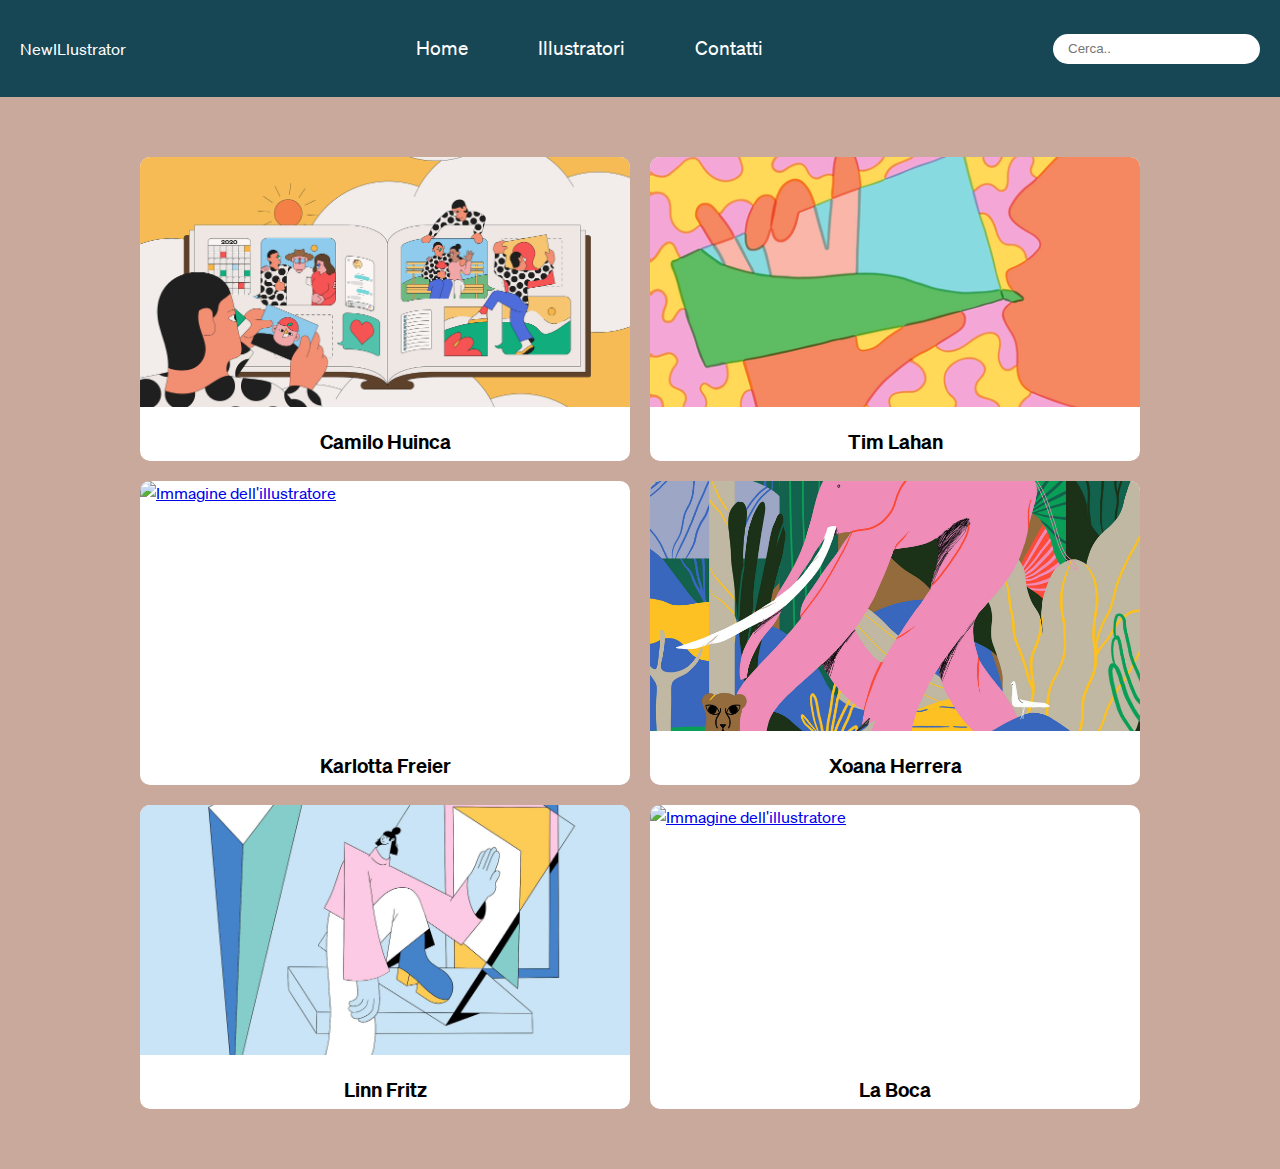
==== index.html @ 2793c8fe "index css font imm" ====
<!DOCTYPE html>
<html>
<head>
    <meta charset="UTF-8">
    <meta http-equiv="X-UA-Compatible" content="IE=edge">
    <meta name="viewport" content="width=device-width, initial-scale=1.0">
    <title>NewILlustrator</title>
    <link rel="stylesheet" href="css/stile.css">
</head>
<body>
    <header>
        <p><a href="index.html">NewILlustrator</a></p>
        <nav>
            <ul>
                <li><a href="index.html">Home</a></li>
                <li><a href=>Illustratori</a>
                <ul>
                    <li><a href="Camilo Huinca.html">Camilo Huinca</a></li>
                    <li><a href="index.html">Tim Lahan</a></li>
                    <li><a href="index.html">Karlotta Freier</a></li>
                    <li><a href="index.html">Xoana Herrera</a></li>
                    <li><a href="index.html">Linn Fritz</a></li>
                    <li><a href="index.html">La Boca</a></li>
                    </ul>
                </li>
                <li><a href="*">Contatti</a>
                <ul>
                    <li><a href="#">Chi Siamo </a></li>
                    <li><a href="https://www.instagram.com/abacatania/">Instagram</a></li>
                    <li><a href="https://www.facebook.com/abacatania">Facebook</a></li>  
                </ul>
                </li>
            </ul>  
        </nav>
        <body class="bg-primary">
        <div class="search-box">
            <input type="text" class="search" placeholder="Cerca..">
         </div>
        </body>
    </header>

    <main>
        <section class="grid">
            <div class="card">
                <a href="Camilo Huinca.html"><img src="immagini/Camilo Hunica/AP_Camilo_Huinca_social-well_2x.png" alt="Immagine dell'illustratore"></a>
                <h1>Camilo Huinca</h1>
            </div>
            <div class="card">
                <a href="x"><img src="immagini/Tim Lahan/wellness-05.png" alt="Immagine dell'illustratore"></a>
                <h1>Tim Lahan</h1>
            </div>
            <div class="card">
                <a href="x"><img src="immagini/Karlotta Freier/AP_Karlotta_Freier_dogtown_2x.png" alt="Immagine dell'illustratore"></a>
                <h1>Karlotta Freier </h1>
            </div>
             <div class="card">
                <a href="x"><img src="immagini/Xoana Herrera/AP_Xoana_Herrera_Elefante_2x-1-scaled.png" alt="Immagine dell'illustratore"></a>
                <h1>Xoana Herrera</h1>
            </div>
            <div class="card">
                <a href="illustratore-2.html"><img src="immagini/Linn Fritz/AP_Linn_Fritz_Blue01_2x.png" alt="Immagine dell'illustratore"></a>
                <h1>Linn Fritz</h1>
            </div>
            <div class="card">
                <a href="illustratore-2.html"><img src="immagini/La Boca/AP_La_Boca_DNA_main_2x.png" alt="Immagine dell'illustratore"></a>
                <h1>La Boca</h1>
            </div>
        </section>
    </main>  
</body>
</html>
---- css/stile.css ----
@import url(font.css); 

body {
    margin: 0 0;
    background: #C9A99C;
    font-family: "Font", -apple-system, BlinkMacSystemFont, "Segoe UI", Roboto, Helvetica, Arial, sans-serif;
}

img {
    max-width: 100%; 
    display: block; 
}

main {
    max-width: 1000px;
    margin: auto; 
    padding: 20px;
}

header {
    background-color: #174655;
    text-decoration: none;
    color: #222;
}
header a {
    text-decoration: none;
    color: #ffffff;
}


header a:hover {
    color: #f00;
    text-decoration: underline;
}

header a.attivo {
    font-weight: bold;
}

header { 
    display: flex;/* Mettere al centro */
    justify-content: space-between;
    align-items: center;
    padding: 20px;
}




nav ul {
    margin:0;
    padding: 0;
    list-style-type: none;
    display: flex;
    gap: 20px;
}
nav ul ul{
    display: none;
    position: absolute;
    top: 100%;
    left: 0;
    width: 100%;
}
 nav ul li{
 position: relative;
 float: left;
 text-align: center;
}
nav ul li:hover ul{ display: block;}

 nav ul li li{
  position: relative;
  float: none;
  width: 100%;
  border: none;
 }
 
 nav ul li a{
    display: block;
    text-decoration: none;
    color: #fff;
    padding: 15px 25px;
    font-size: 1.2em;
    box-sizing: border-box;
 }

nav ul ul li a{
    font-size: 1rem;
    border-bottom: solid 2px #ffffff;
}
nav ul ul li:first-child a {
border-top:solid 2px #fff;
}

nav ul li:hover a{
    background: #1E4F5E;
    text-decoration: none;
    transition: 0.5s;
}

.grid {
    margin: 40px auto;
    display: grid;
    grid-template-columns: 1fr 1fr ; 
    gap: 20px;
}
main div.card {
    background: #fff;
    border-radius: 10px;
}

main div.card img {
    border-radius: 10px 10px 0 0;
    object-fit: cover;
    height: 250px;
    width: 100%;
}

main div img {
    border-radius: 10px;
}

main div.card h1 {
    text-align: center;
    margin: 0;
    padding: 20px 20px 4px 20px;
    font-size: 20px;
}

main div.card p {
    margin: 0;
    padding: 0 20px 20px 20px;
    font-size: 14px;
    line-height: 1.5; /* l'interlinea del testo */
}
 
div.search-box{
height: 30px;
top: 50%;
left: 50%;
display:inline;
border-radius: 25px;
}

input.search{
    height: 30px;
    max-width: 500px;
    border-radius: 25px;
    border: none;
    float: left;
    padding: 0px 15px 0px 15px;
}
 
div.ch{
    font-size: center;
    font-size: 50px;
    justify-content: center; 
 }
/* Camilo Huinca */
div.ch h1{ /* centrare testo*/
margin-top: 0;
padding: 10%;
text-align: center;
justify-content: center; 
background-image: url('../immagini/Camilo Hunica/caj.jpg');
background-size:cover ;
background-repeat: no-repeat;
background-position: center;
font-size: 1.4em;
color: #000000;
 }
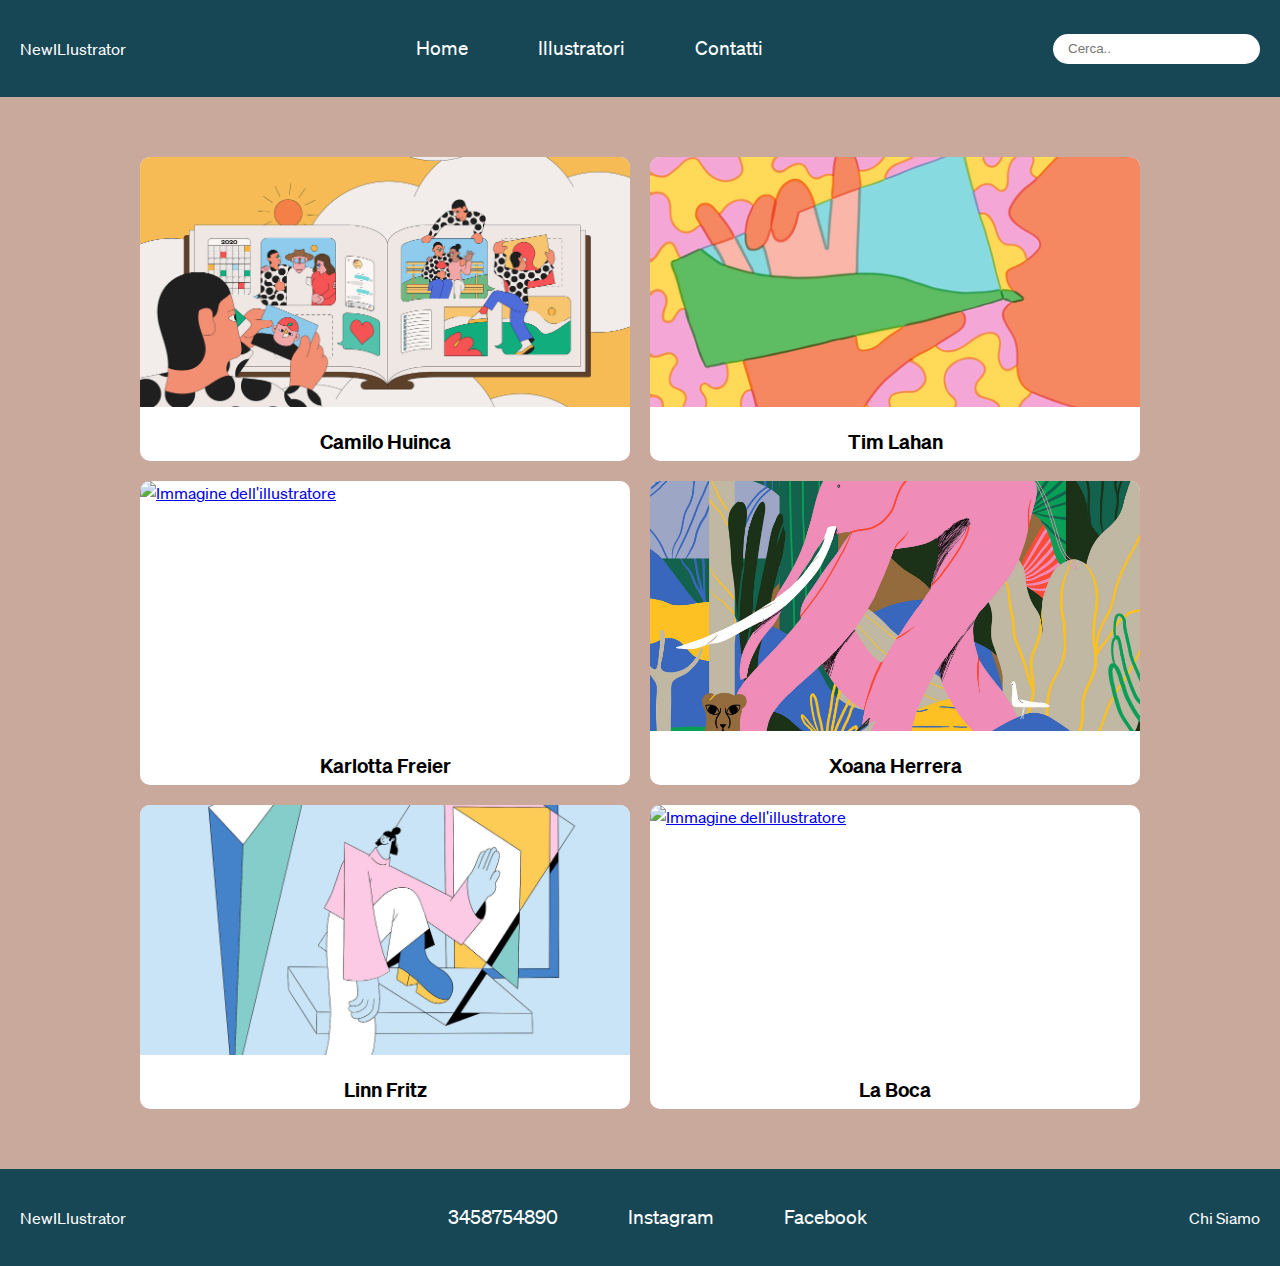
==== commit b9a7957c: "htlm css font imma" ====
--- a/index.html
+++ b/index.html
@@ -67,5 +67,20 @@
             </div>
         </section>
     </main>  
+    
+    <header>
+        <p><a href="index.html">NewILlustrator</a></p>
+        <nav>
+            <ul>
+                <li><a href="tel">3458754890 </a></li>
+                <li><a href="https://www.instagram.com/abacatania/">Instagram</a></li>
+                <li><a href="https://www.facebook.com/abacatania">Facebook</a></li>  
+                <ul>  
+        </nav>
+        <div class="se">
+            <li><a href="#">Chi Siamo </a></li>
+         </div>
+        </body>
+    </header>
 </body>
 </html>--- a/css/stile.css
+++ b/css/stile.css
@@ -169,6 +169,41 @@
 font-size: 1.4em;
 color: #000000;
  }
- 
-
-
+ div.tes p{
+   font-size: 20px;
+  margin-left: 60px;
+ }
+ 
+div.Im{
+   width: auto;
+   display: grid;
+grid-template-columns: 1fr 1fr ;
+}
+
+/* Universale*/
+.gridI {
+    margin: 40px 40px 40px 40px;
+    display: grid;
+    grid-template-columns: 1fr 1fr  ; 
+    gap: 20px;
+}
+
+
+main div img {
+    border-radius: 10px;
+}
+
+main div.card1 h3 {
+    margin: 0;
+    padding: 20px 20px 4px 20px;
+    font-size: 20px;
+    color: #211e1e;
+}
+
+main div.card1  {
+    font-size: 10px;
+    line-height: 1.5; 
+}
+div.se{
+    list-style: none;
+}
